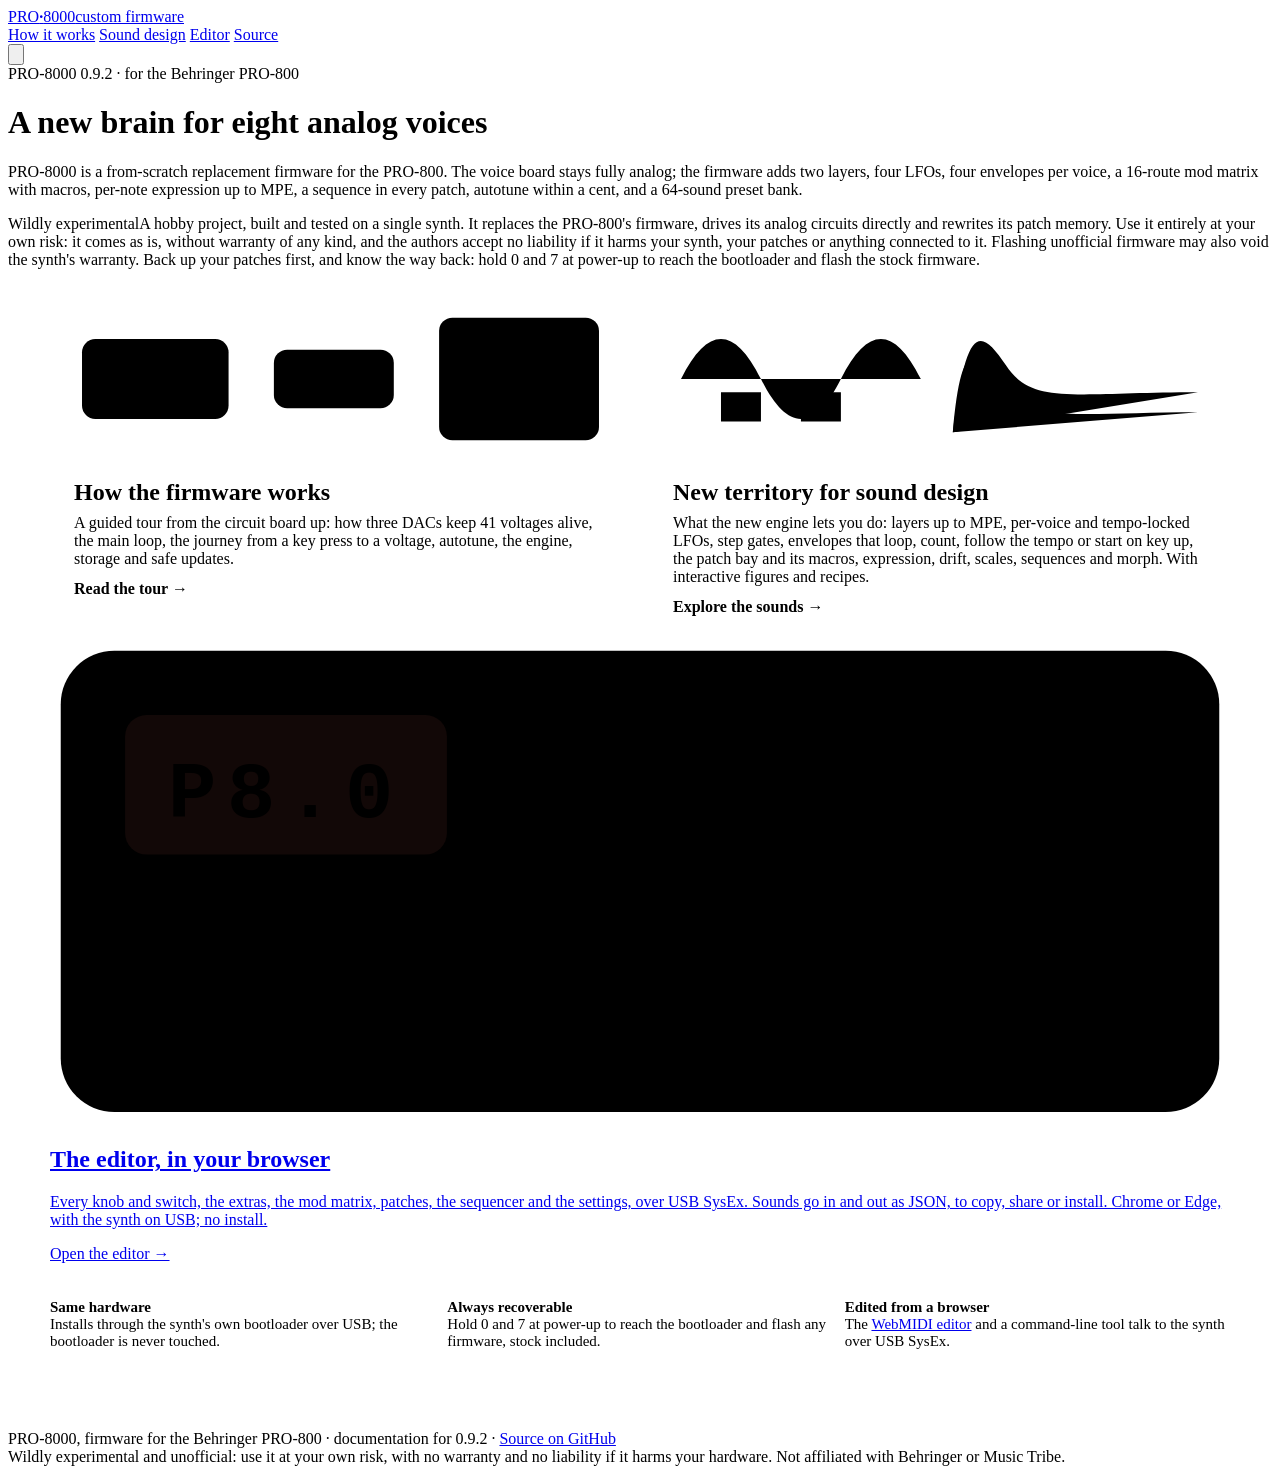
==== docs/index.html @ 23a2dbc3 "0.9.2: the version; the guides, manual and README name it VERSION 0.9.2: the oscillator tuning modes" ====
<!doctype html>
<html lang="en">
<head>
<meta charset="utf-8">
<meta name="viewport" content="width=device-width, initial-scale=1">
<title>PRO-8000 · Firmware for the Behringer PRO-800</title>
<meta name="description" content="Documentation for PRO-8000, a custom firmware for the Behringer PRO-800: how it works, and the sound design it opens up.">
<link rel="icon" href="data:image/svg+xml,%3Csvg xmlns='http://www.w3.org/2000/svg' viewBox='0 0 32 32'%3E%3Crect width='32' height='32' rx='7' fill='%23160705'/%3E%3Cpath d='M5 21 L11 11 L16 21 L21 11 L27 21' fill='none' stroke='%23ff5b3d' stroke-width='3' stroke-linejoin='round'/%3E%3C/svg%3E">
<!--STYLE-->
<style>
  .home { max-width: 1180px; margin: 0 auto; padding: 8px 24px 80px; }
  .docs { display: grid; grid-template-columns: repeat(auto-fit, minmax(min(100%, 380px), 1fr)); gap: 18px; }
  .doc {
    display: block; text-decoration: none; color: var(--ink); background: var(--surface); border: 1px solid var(--line);
    border-radius: 18px; padding: 22px 24px 24px; box-shadow: var(--shadow); transition: transform .15s ease, border-color .15s ease;
  }
  .doc:hover { transform: translateY(-2px); border-color: var(--accent); }
  .doc svg { width: 100%; height: auto; display: block; margin-bottom: 16px; }
  .doc h2 { font-size: 1.5rem; margin-bottom: 8px; }
  .doc p { color: var(--ink-2); margin: 0 0 12px; }
  .doc .go { color: var(--accent); font-weight: 650; }
  .facts { display: grid; grid-template-columns: repeat(auto-fit, minmax(200px, 1fr)); gap: 12px; margin-top: 36px; font-size: 15px; color: var(--ink-2); }
  .facts b { color: var(--ink); display: block; }
  @media (max-width: 560px) { .home { padding: 8px 16px 64px; } }
</style>
<!--COMMON-->
</head>
<body>
<header class="topbar">
  <a class="brand" href="index.html"><span class="logo">PRO<b>·</b>8000</span><span class="sub">custom firmware</span></a>
  <nav>
    <a href="how-it-works.html">How it works</a>
    <a href="sound-design.html">Sound design</a>
    <a href="editor/">Editor</a>
    <a href="https://github.com/klaine/pro-8000">Source</a>
  </nav>
  <button class="theme-btn" type="button" aria-label="Switch light or dark theme"><svg viewBox="0 0 24 24" fill="none" stroke="currentColor" stroke-width="2" stroke-linecap="round"><circle cx="12" cy="12" r="4.5"/><path d="M12 2v2M12 20v2M2 12h2M20 12h2M4.9 4.9l1.4 1.4M17.7 17.7l1.4 1.4M4.9 19.1l1.4-1.4M17.7 6.3l1.4-1.4"/></svg></button>
</header>

<div class="hero">
  <div class="kicker">PRO-8000 0.9.2 · for the Behringer PRO-800</div>
  <h1>A new brain for eight analog voices</h1>
  <p class="lede">PRO-8000 is a from-scratch replacement firmware for the PRO-800. The voice board stays fully analog; the firmware adds two layers, four LFOs, four envelopes per voice, a 16-route mod matrix with macros, per-note expression up to MPE, a sequence in every patch, autotune within a cent, and a 64-sound preset bank.</p>
  <div class="callout" id="experimental"><span class="label">Wildly experimental</span>A hobby project, built and tested on a single synth. It replaces the PRO-800's firmware, drives its analog circuits directly and rewrites its patch memory. Use it entirely at your own risk: it comes as is, without warranty of any kind, and the authors accept no liability if it harms your synth, your patches or anything connected to it. Flashing unofficial firmware may also void the synth's warranty. Back up your patches first, and know the way back: hold 0 and 7 at power-up to reach the bootloader and flash the stock firmware.</div>
</div>

<main class="home">
  <div class="docs">
    <a class="doc" href="how-it-works.html">
      <svg viewBox="0 0 400 120" aria-hidden="true">
        <rect class="box-dig" x="6" y="30" width="110" height="60" rx="10"/><text x="61" y="65" class="t-b" text-anchor="middle">brain</text>
        <path class="ln-dig" d="M116 60 H148"/>
        <rect class="box-sh" x="150" y="38" width="90" height="44" rx="10"/><text x="195" y="65" class="t-sm" text-anchor="middle">DAC + S&amp;H</text>
        <path class="ln-ana thick" d="M240 60 H272"/>
        <rect class="box-ana" x="274" y="14" width="120" height="92" rx="10"/>
        <g class="f-ana"><rect x="290" y="30" width="88" height="8" rx="2" opacity=".5"/><rect x="290" y="44" width="88" height="8" rx="2" opacity=".5"/><rect x="290" y="58" width="88" height="8" rx="2" opacity=".5"/><rect x="290" y="72" width="88" height="8" rx="2" opacity=".5"/></g>
        <text x="334" y="98" class="t-xs" text-anchor="middle">8 analog voices</text>
      </svg>
      <h2>How the firmware works</h2>
      <p>A guided tour from the circuit board up: how three DACs keep 41 voltages alive, the main loop, the journey from a key press to a voltage, autotune, the engine, storage and safe updates.</p>
      <span class="go">Read the tour →</span>
    </a>
    <a class="doc" href="sound-design.html">
      <svg viewBox="0 0 400 120" aria-hidden="true">
        <path class="curve" d="M6 60 C26 20 46 20 66 60 S106 100 126 60 S166 20 186 60"/>
        <path class="curve-mod" d="M6 92 L36 92 L36 70 L66 70 L66 92 L96 92 L96 70 L126 70 L126 92 L186 92"/>
        <path class="curve-ana" d="M210 100 C220 20 230 20 250 50 C270 80 300 70 394 70"/>
        <path class="curve-dig" d="M210 100 C215 40 225 30 240 60 C260 95 300 85 394 85"/>
      </svg>
      <h2>New territory for sound design</h2>
      <p>What the new engine lets you do: layers up to MPE, per-voice and tempo-locked LFOs, step gates, envelopes that loop, count, follow the tempo or start on key up, the patch bay and its macros, expression, drift, scales, sequences and morph. With interactive figures and recipes.</p>
      <span class="go">Explore the sounds →</span>
    </a>
  </div>
  <a class="launch" href="editor/">
    <svg viewBox="0 0 220 90" aria-hidden="true">
      <rect x="2" y="2" width="216" height="86" rx="10" fill="var(--surface-3)" stroke="var(--line)"/>
      <rect x="14" y="14" width="60" height="26" rx="4" fill="#120807"/>
      <text x="44" y="33" font-family="ui-monospace, Menlo, monospace" font-size="15" font-weight="700" fill="var(--accent)" text-anchor="middle" letter-spacing="2">P8.0</text>
      <g fill="none" stroke="var(--ink)" stroke-width="2">
        <circle cx="100" cy="27" r="10"/><circle cx="134" cy="27" r="10"/><circle cx="168" cy="27" r="10"/><circle cx="202" cy="27" r="10"/>
        <circle cx="100" cy="64" r="10"/><circle cx="134" cy="64" r="10"/><circle cx="168" cy="64" r="10"/><circle cx="202" cy="64" r="10"/>
      </g>
      <g stroke="var(--accent)" stroke-width="2.4" stroke-linecap="round">
        <path d="M100 27 L94 19"/><path d="M134 27 L136 17"/><path d="M168 27 L176 21"/><path d="M202 27 L198 18"/>
        <path d="M100 64 L104 55"/><path d="M134 64 L126 60"/><path d="M168 64 L172 55"/><path d="M202 64 L209 70"/>
      </g>
      <g fill="var(--accent)"><rect x="14" y="54" width="12" height="20" rx="2" opacity=".9"/><rect x="30" y="54" width="12" height="20" rx="2" opacity=".35"/><rect x="46" y="54" width="12" height="20" rx="2" opacity=".9"/><rect x="62" y="54" width="12" height="20" rx="2" opacity=".35"/></g>
    </svg>
    <div>
      <h2>The editor, in your browser</h2>
      <p>Every knob and switch, the extras, the mod matrix, patches, the sequencer and the settings, over USB SysEx. Sounds go in and out as JSON, to copy, share or install. Chrome or Edge, with the synth on USB; no install.</p>
    </div>
    <span class="go">Open the editor →</span>
  </a>
  <div class="facts">
    <div><b>Same hardware</b>Installs through the synth's own bootloader over USB; the bootloader is never touched.</div>
    <div><b>Always recoverable</b>Hold 0 and 7 at power-up to reach the bootloader and flash any firmware, stock included.</div>
    <div><b>Edited from a browser</b>The <a href="editor/">WebMIDI editor</a> and a command-line tool talk to the synth over USB SysEx.</div>
  </div>
</main>

<footer class="site">PRO-8000, firmware for the Behringer PRO-800 · documentation for 0.9.2 · <a href="https://github.com/klaine/pro-8000">Source on GitHub</a><br>Wildly experimental and unofficial: use it at your own risk, with no warranty and no liability if it harms your hardware. Not affiliated with Behringer or Music Tribe.</footer>
</body>
</html>
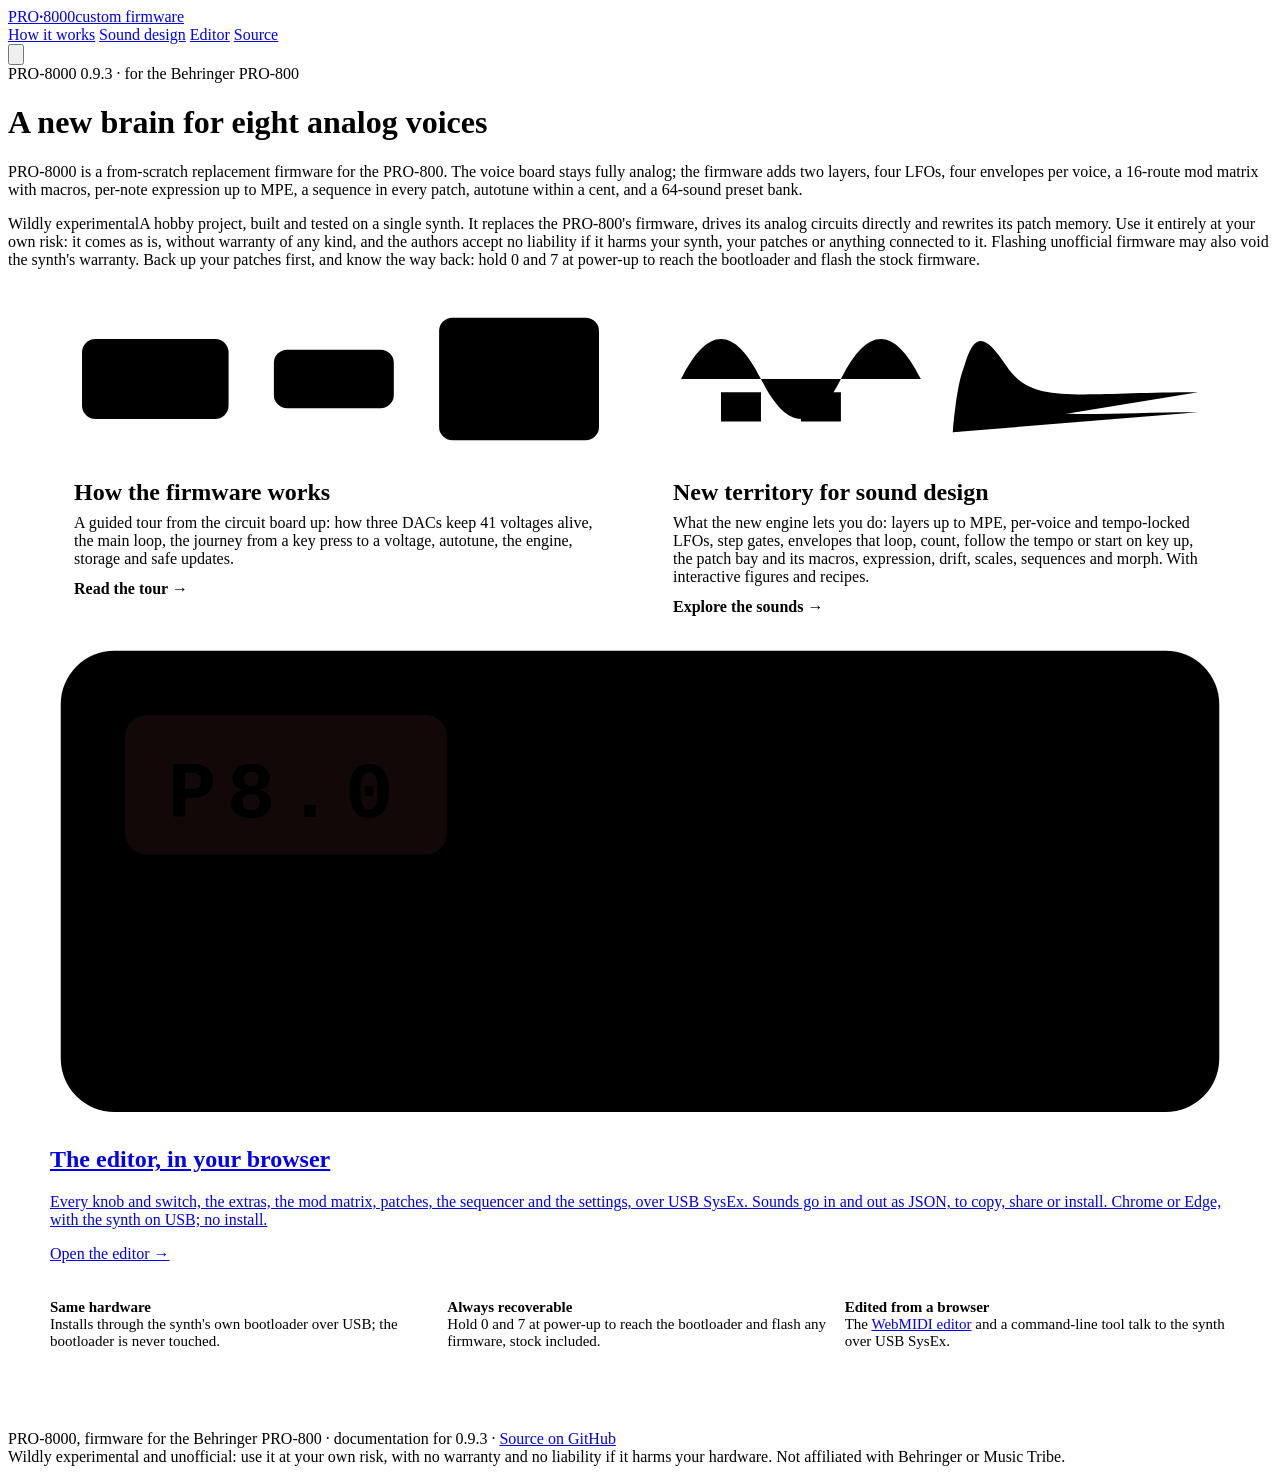
==== commit fdc4f317: "0.9.3: the version; the guides, manual and README name it VERSION 0.9.3: layer links and both-layer " ====
--- a/docs/index.html
+++ b/docs/index.html
@@ -38,7 +38,7 @@
 </header>
 
 <div class="hero">
-  <div class="kicker">PRO-8000 0.9.2 · for the Behringer PRO-800</div>
+  <div class="kicker">PRO-8000 0.9.3 · for the Behringer PRO-800</div>
   <h1>A new brain for eight analog voices</h1>
   <p class="lede">PRO-8000 is a from-scratch replacement firmware for the PRO-800. The voice board stays fully analog; the firmware adds two layers, four LFOs, four envelopes per voice, a 16-route mod matrix with macros, per-note expression up to MPE, a sequence in every patch, autotune within a cent, and a 64-sound preset bank.</p>
   <div class="callout" id="experimental"><span class="label">Wildly experimental</span>A hobby project, built and tested on a single synth. It replaces the PRO-800's firmware, drives its analog circuits directly and rewrites its patch memory. Use it entirely at your own risk: it comes as is, without warranty of any kind, and the authors accept no liability if it harms your synth, your patches or anything connected to it. Flashing unofficial firmware may also void the synth's warranty. Back up your patches first, and know the way back: hold 0 and 7 at power-up to reach the bootloader and flash the stock firmware.</div>
@@ -100,6 +100,6 @@
   </div>
 </main>
 
-<footer class="site">PRO-8000, firmware for the Behringer PRO-800 · documentation for 0.9.2 · <a href="https://github.com/klaine/pro-8000">Source on GitHub</a><br>Wildly experimental and unofficial: use it at your own risk, with no warranty and no liability if it harms your hardware. Not affiliated with Behringer or Music Tribe.</footer>
+<footer class="site">PRO-8000, firmware for the Behringer PRO-800 · documentation for 0.9.3 · <a href="https://github.com/klaine/pro-8000">Source on GitHub</a><br>Wildly experimental and unofficial: use it at your own risk, with no warranty and no liability if it harms your hardware. Not affiliated with Behringer or Music Tribe.</footer>
 </body>
 </html>
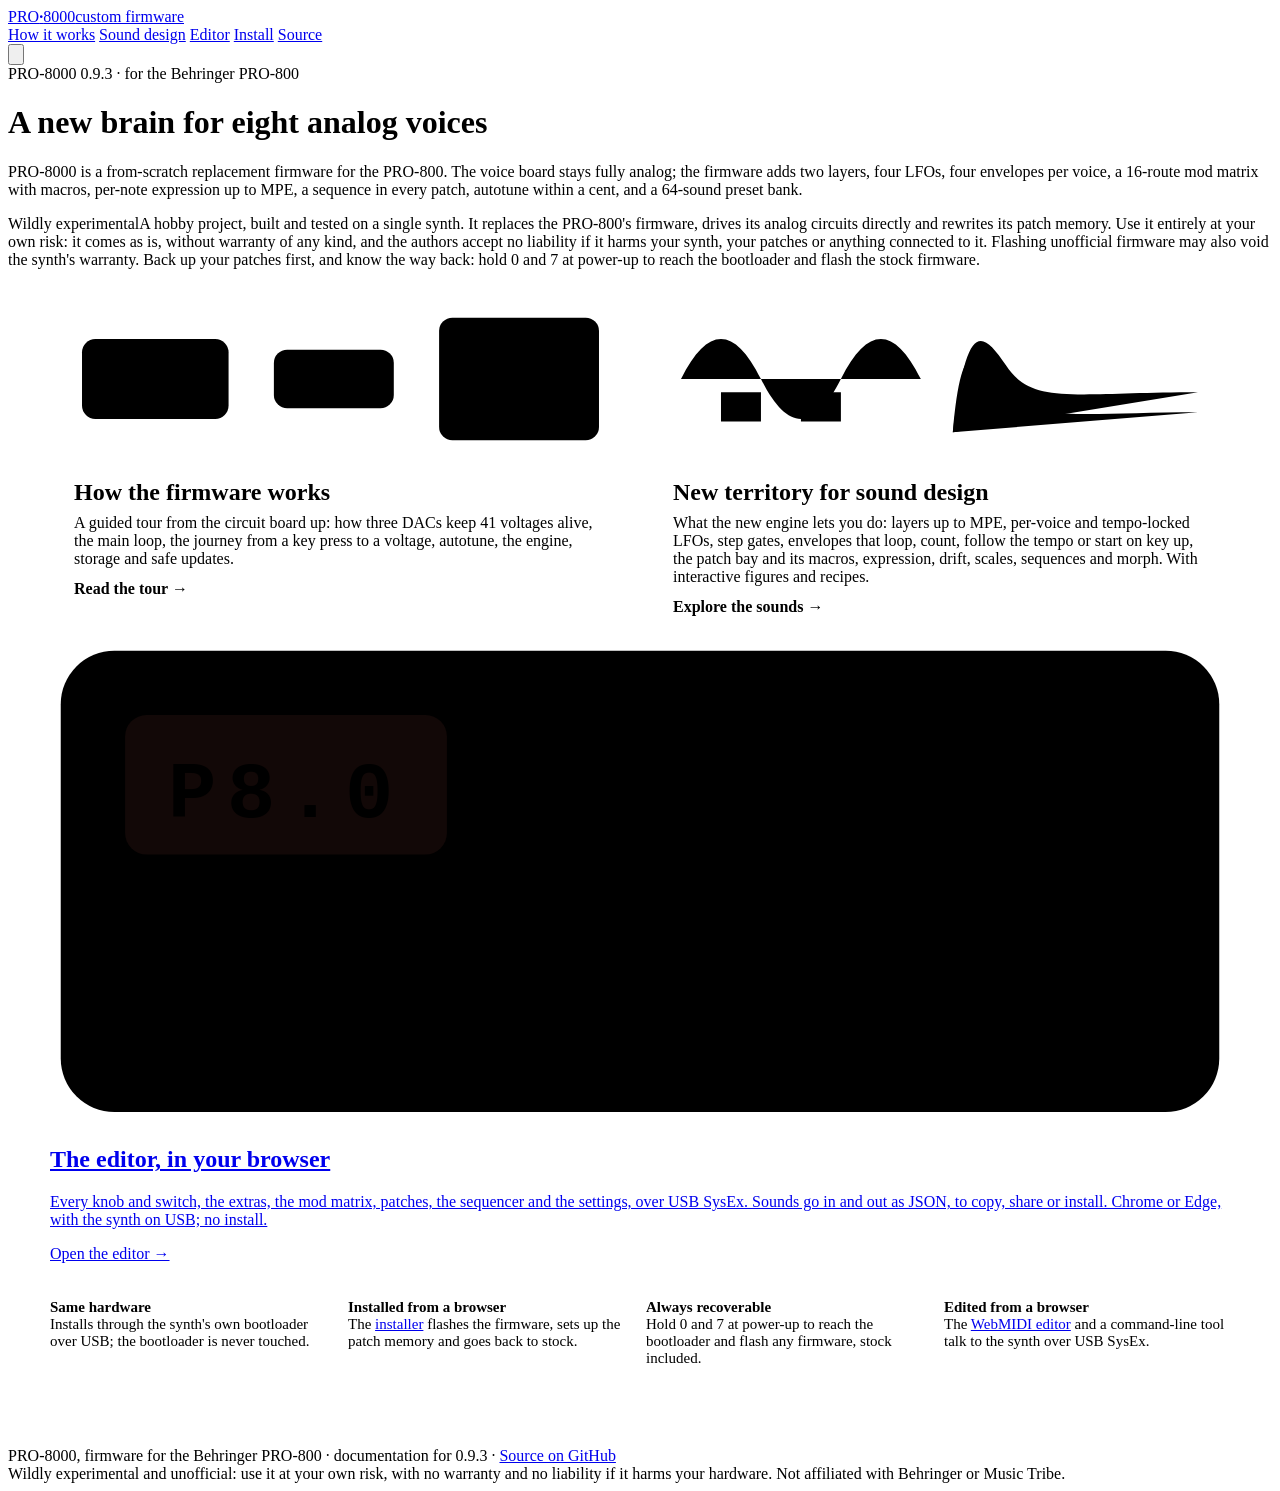
==== commit 459ffda9: "Web installer: flash the release, set up the memory, go back to stock tools/web/install.html install" ====
--- a/docs/index.html
+++ b/docs/index.html
@@ -32,6 +32,7 @@
     <a href="how-it-works.html">How it works</a>
     <a href="sound-design.html">Sound design</a>
     <a href="editor/">Editor</a>
+    <a href="editor/install.html">Install</a>
     <a href="https://github.com/klaine/pro-8000">Source</a>
   </nav>
   <button class="theme-btn" type="button" aria-label="Switch light or dark theme"><svg viewBox="0 0 24 24" fill="none" stroke="currentColor" stroke-width="2" stroke-linecap="round"><circle cx="12" cy="12" r="4.5"/><path d="M12 2v2M12 20v2M2 12h2M20 12h2M4.9 4.9l1.4 1.4M17.7 17.7l1.4 1.4M4.9 19.1l1.4-1.4M17.7 6.3l1.4-1.4"/></svg></button>
@@ -95,6 +96,7 @@
   </a>
   <div class="facts">
     <div><b>Same hardware</b>Installs through the synth's own bootloader over USB; the bootloader is never touched.</div>
+    <div><b>Installed from a browser</b>The <a href="editor/install.html">installer</a> flashes the firmware, sets up the patch memory and goes back to stock.</div>
     <div><b>Always recoverable</b>Hold 0 and 7 at power-up to reach the bootloader and flash any firmware, stock included.</div>
     <div><b>Edited from a browser</b>The <a href="editor/">WebMIDI editor</a> and a command-line tool talk to the synth over USB SysEx.</div>
   </div>
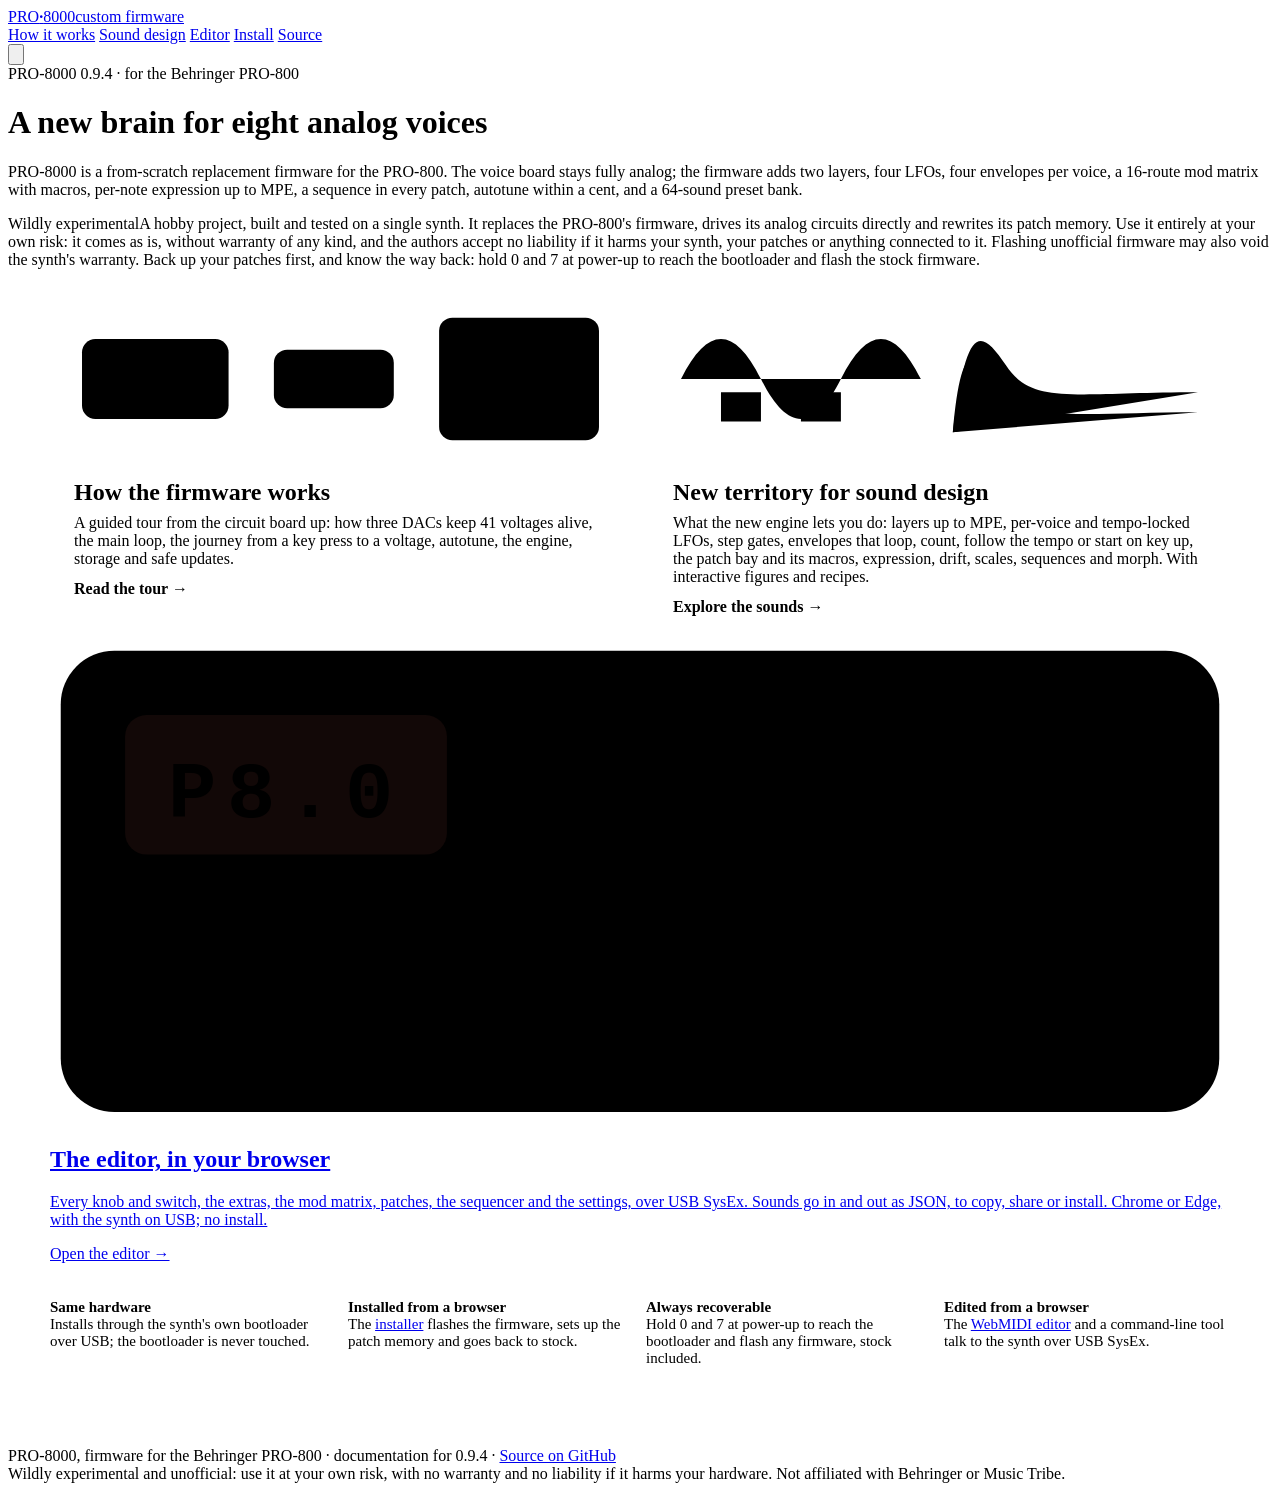
==== commit eb1b0146: "0.9.4: boot on the last patch, faster VALUE, CCs on the display, restoring a backup Firmware: - Boot" ====
--- a/docs/index.html
+++ b/docs/index.html
@@ -39,7 +39,7 @@
 </header>
 
 <div class="hero">
-  <div class="kicker">PRO-8000 0.9.3 · for the Behringer PRO-800</div>
+  <div class="kicker">PRO-8000 0.9.4 · for the Behringer PRO-800</div>
   <h1>A new brain for eight analog voices</h1>
   <p class="lede">PRO-8000 is a from-scratch replacement firmware for the PRO-800. The voice board stays fully analog; the firmware adds two layers, four LFOs, four envelopes per voice, a 16-route mod matrix with macros, per-note expression up to MPE, a sequence in every patch, autotune within a cent, and a 64-sound preset bank.</p>
   <div class="callout" id="experimental"><span class="label">Wildly experimental</span>A hobby project, built and tested on a single synth. It replaces the PRO-800's firmware, drives its analog circuits directly and rewrites its patch memory. Use it entirely at your own risk: it comes as is, without warranty of any kind, and the authors accept no liability if it harms your synth, your patches or anything connected to it. Flashing unofficial firmware may also void the synth's warranty. Back up your patches first, and know the way back: hold 0 and 7 at power-up to reach the bootloader and flash the stock firmware.</div>
@@ -102,6 +102,6 @@
   </div>
 </main>
 
-<footer class="site">PRO-8000, firmware for the Behringer PRO-800 · documentation for 0.9.3 · <a href="https://github.com/klaine/pro-8000">Source on GitHub</a><br>Wildly experimental and unofficial: use it at your own risk, with no warranty and no liability if it harms your hardware. Not affiliated with Behringer or Music Tribe.</footer>
+<footer class="site">PRO-8000, firmware for the Behringer PRO-800 · documentation for 0.9.4 · <a href="https://github.com/klaine/pro-8000">Source on GitHub</a><br>Wildly experimental and unofficial: use it at your own risk, with no warranty and no liability if it harms your hardware. Not affiliated with Behringer or Music Tribe.</footer>
 </body>
 </html>
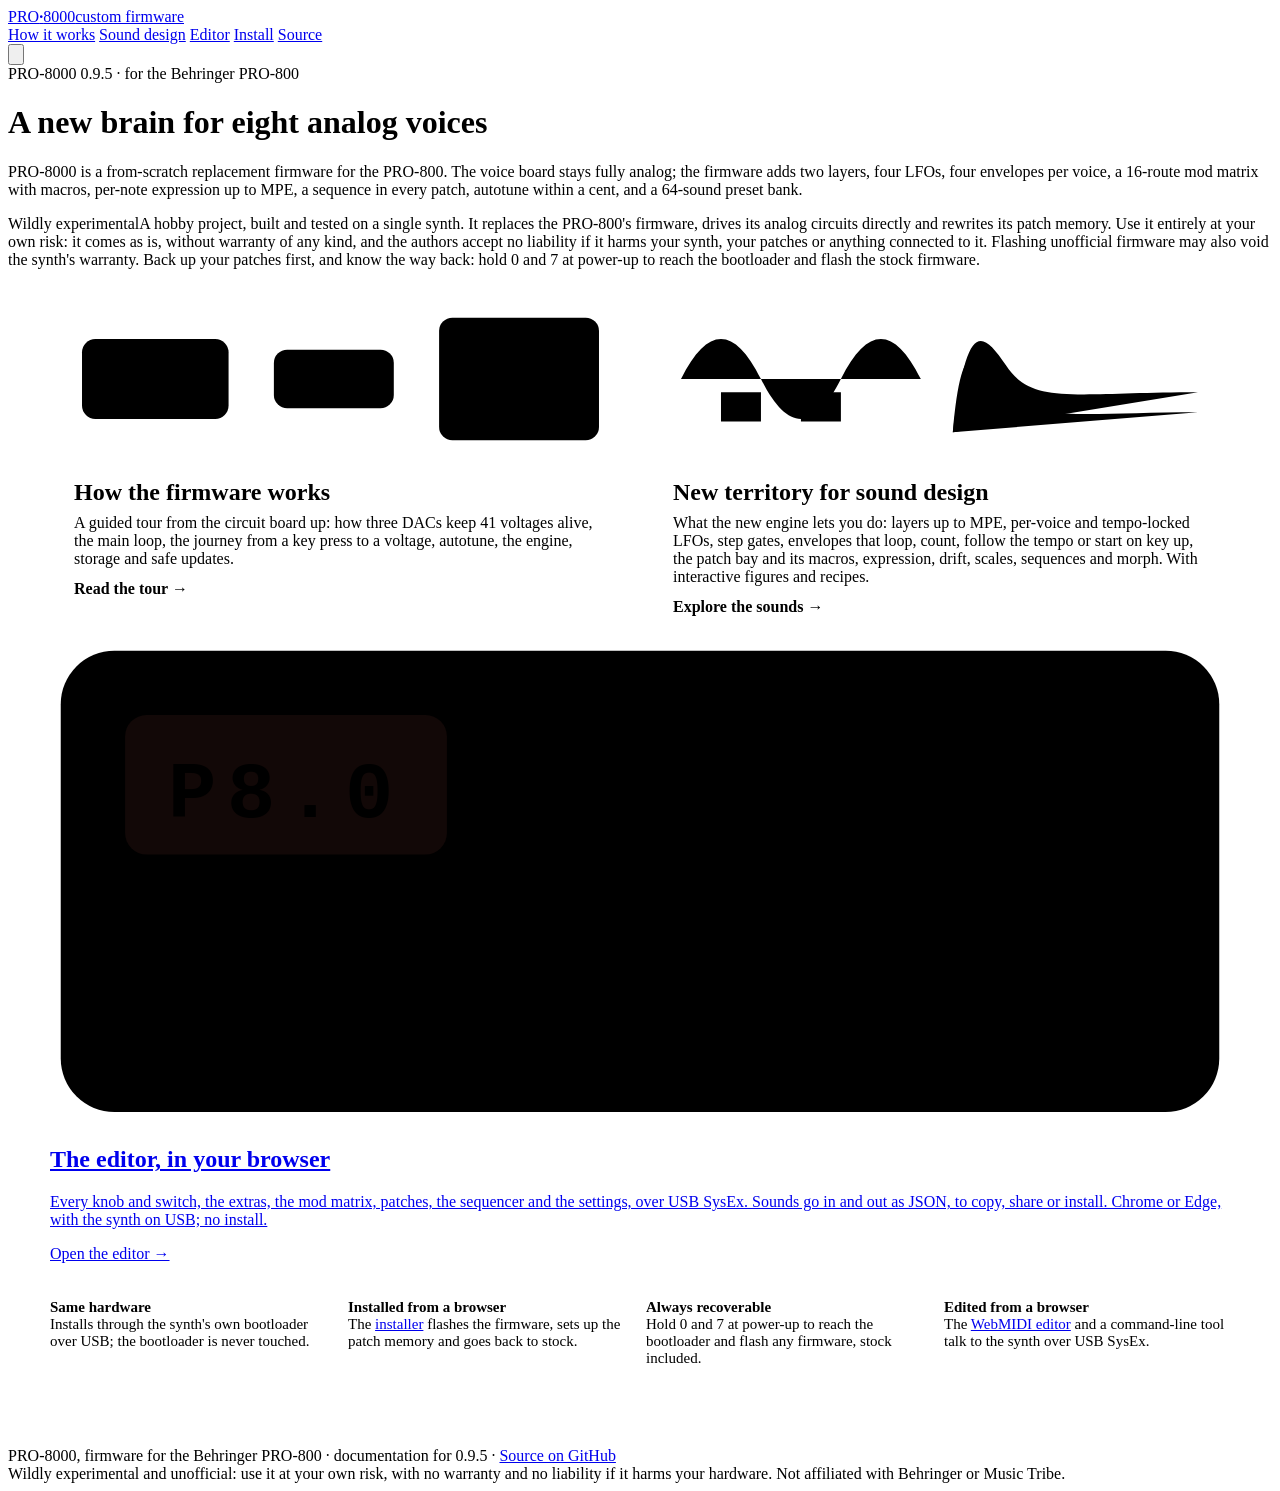
==== commit 66ace354: "0.9.5: unison voices, detune to 100 cents, retriggers that restart the envelopes Unison voices (issu" ====
--- a/docs/index.html
+++ b/docs/index.html
@@ -39,7 +39,7 @@
 </header>
 
 <div class="hero">
-  <div class="kicker">PRO-8000 0.9.4 · for the Behringer PRO-800</div>
+  <div class="kicker">PRO-8000 0.9.5 · for the Behringer PRO-800</div>
   <h1>A new brain for eight analog voices</h1>
   <p class="lede">PRO-8000 is a from-scratch replacement firmware for the PRO-800. The voice board stays fully analog; the firmware adds two layers, four LFOs, four envelopes per voice, a 16-route mod matrix with macros, per-note expression up to MPE, a sequence in every patch, autotune within a cent, and a 64-sound preset bank.</p>
   <div class="callout" id="experimental"><span class="label">Wildly experimental</span>A hobby project, built and tested on a single synth. It replaces the PRO-800's firmware, drives its analog circuits directly and rewrites its patch memory. Use it entirely at your own risk: it comes as is, without warranty of any kind, and the authors accept no liability if it harms your synth, your patches or anything connected to it. Flashing unofficial firmware may also void the synth's warranty. Back up your patches first, and know the way back: hold 0 and 7 at power-up to reach the bootloader and flash the stock firmware.</div>
@@ -102,6 +102,6 @@
   </div>
 </main>
 
-<footer class="site">PRO-8000, firmware for the Behringer PRO-800 · documentation for 0.9.4 · <a href="https://github.com/klaine/pro-8000">Source on GitHub</a><br>Wildly experimental and unofficial: use it at your own risk, with no warranty and no liability if it harms your hardware. Not affiliated with Behringer or Music Tribe.</footer>
+<footer class="site">PRO-8000, firmware for the Behringer PRO-800 · documentation for 0.9.5 · <a href="https://github.com/klaine/pro-8000">Source on GitHub</a><br>Wildly experimental and unofficial: use it at your own risk, with no warranty and no liability if it harms your hardware. Not affiliated with Behringer or Music Tribe.</footer>
 </body>
 </html>
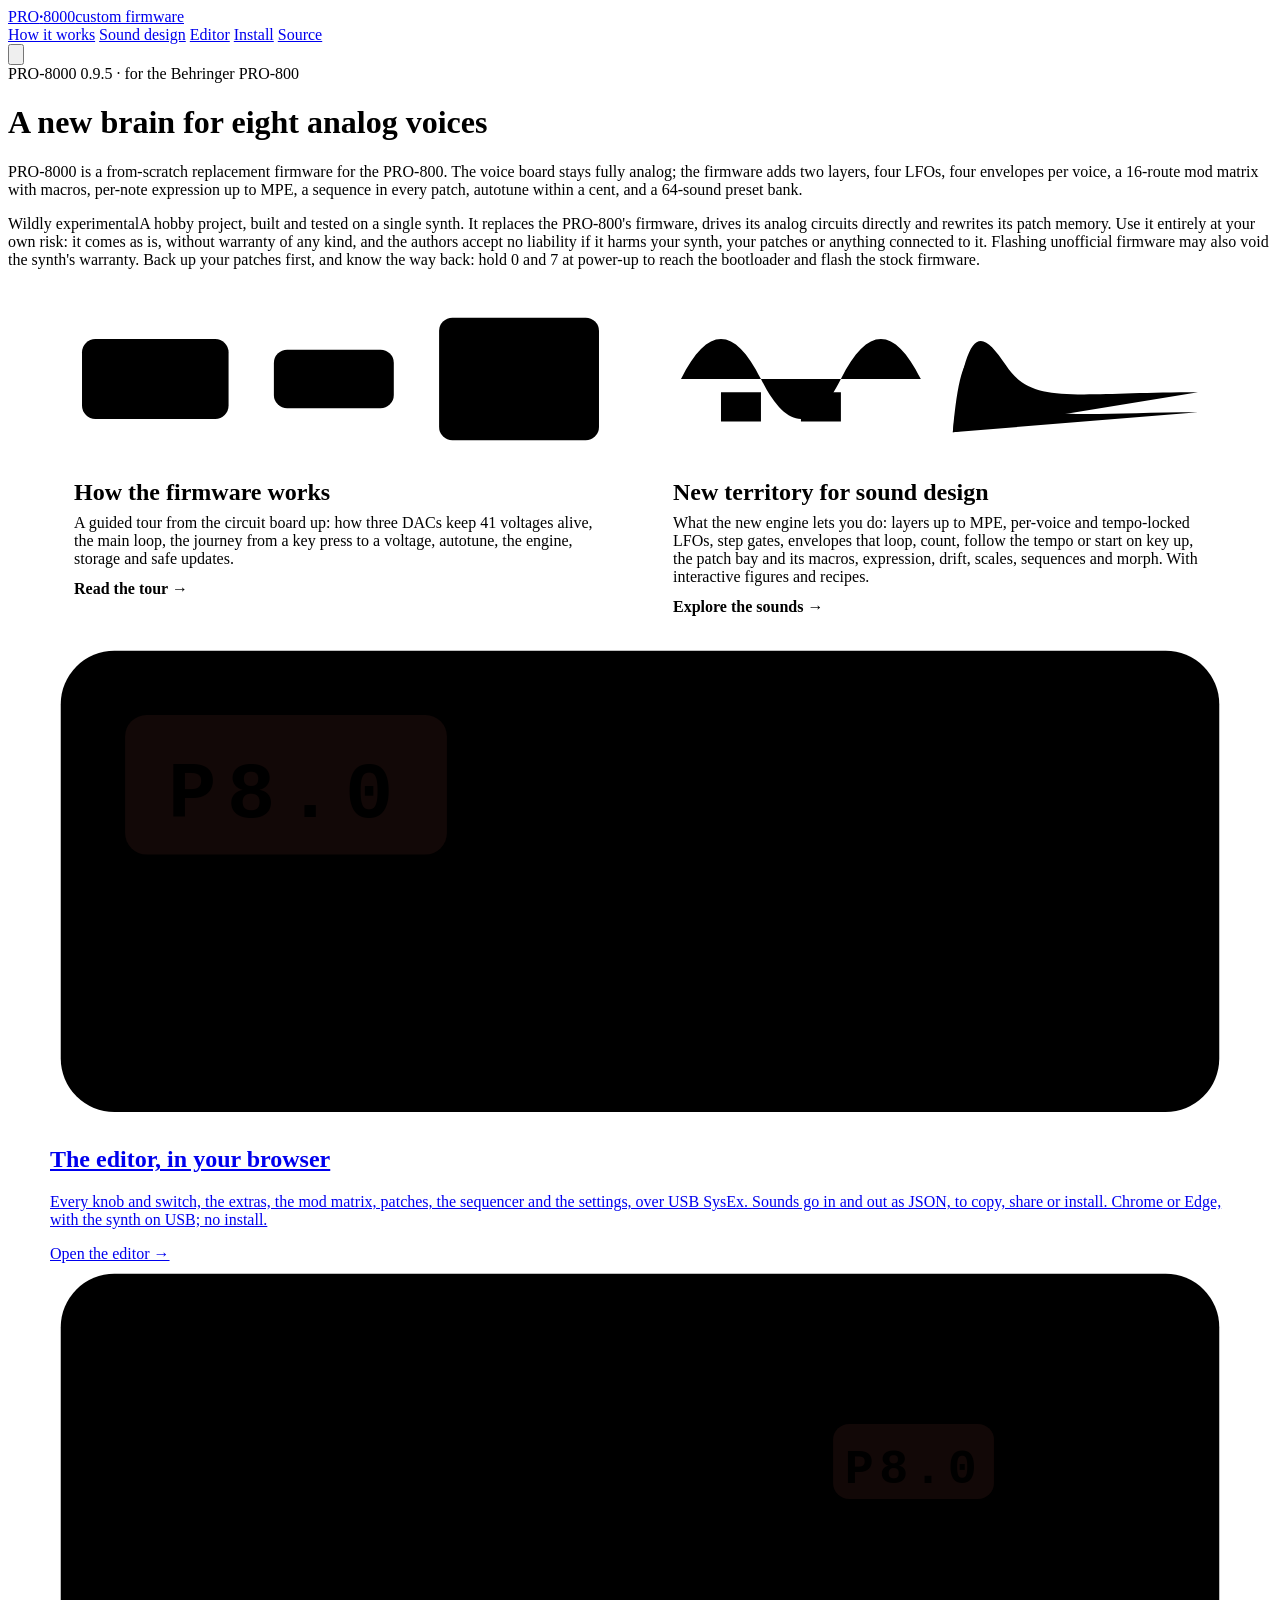
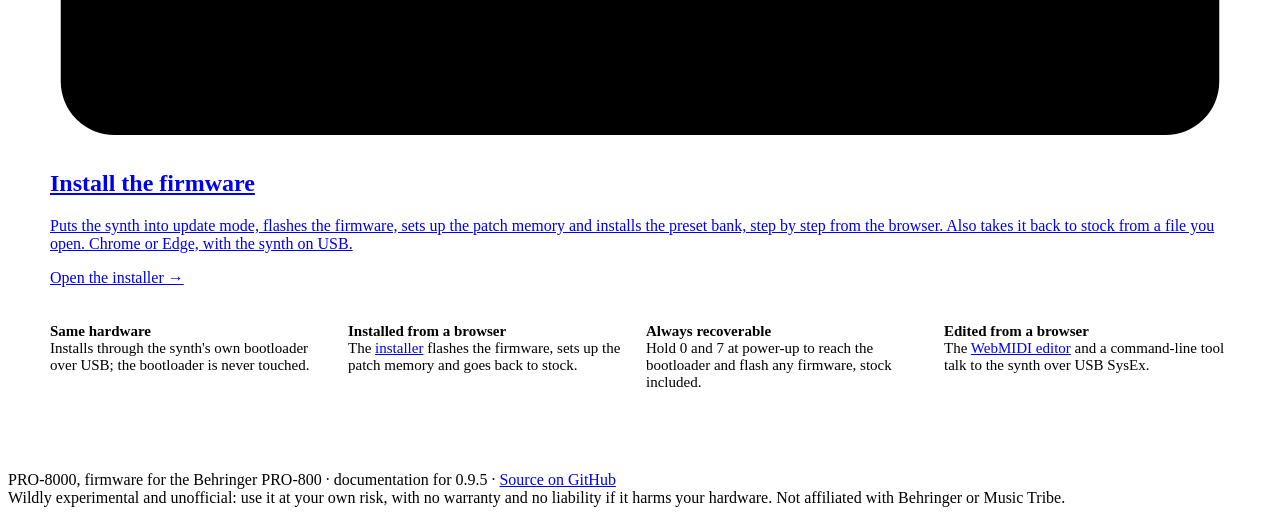
==== commit 898e9bfa: "Shift + VALUE steps ten patches; free tuning in tenths; the installer on the home page Issue 21: wit" ====
--- a/docs/index.html
+++ b/docs/index.html
@@ -94,6 +94,28 @@
     </div>
     <span class="go">Open the editor →</span>
   </a>
+  <a class="launch" href="editor/install.html">
+    <svg viewBox="0 0 220 90" aria-hidden="true">
+      <rect x="2" y="2" width="216" height="86" rx="10" fill="var(--surface-3)" stroke="var(--line)"/>
+      <g fill="none" stroke="var(--ink)" stroke-width="2" stroke-linejoin="round">
+        <path d="M22 18 h34 l14 14 v40 h-48 z"/><path d="M56 18 v14 h14"/>
+      </g>
+      <text x="46" y="60" font-family="ui-monospace, Menlo, monospace" font-size="12" font-weight="700" fill="var(--ink)" text-anchor="middle">.syx</text>
+      <g stroke="var(--accent)" stroke-width="2.6" stroke-linecap="round" stroke-linejoin="round" fill="none">
+        <path d="M86 45 h40"/><path d="M118 36 l9 9 -9 9"/>
+      </g>
+      <rect x="138" y="22" width="68" height="46" rx="6" fill="none" stroke="var(--ink)" stroke-width="2"/>
+      <rect x="146" y="30" width="30" height="14" rx="3" fill="#120807"/>
+      <text x="161" y="41" font-family="ui-monospace, Menlo, monospace" font-size="9" font-weight="700" fill="var(--accent)" text-anchor="middle" letter-spacing="1">P8.0</text>
+      <g fill="var(--accent)"><rect x="146" y="52" width="6" height="10" rx="1" opacity=".9"/><rect x="155" y="52" width="6" height="10" rx="1" opacity=".35"/><rect x="164" y="52" width="6" height="10" rx="1" opacity=".9"/><rect x="173" y="52" width="6" height="10" rx="1" opacity=".35"/><rect x="182" y="52" width="6" height="10" rx="1" opacity=".9"/><rect x="191" y="52" width="6" height="10" rx="1" opacity=".35"/></g>
+      <g fill="none" stroke="var(--ink)" stroke-width="2"><circle cx="190" cy="37" r="6"/></g>
+    </svg>
+    <div>
+      <h2>Install the firmware</h2>
+      <p>Puts the synth into update mode, flashes the firmware, sets up the patch memory and installs the preset bank, step by step from the browser. Also takes it back to stock from a file you open. Chrome or Edge, with the synth on USB.</p>
+    </div>
+    <span class="go">Open the installer →</span>
+  </a>
   <div class="facts">
     <div><b>Same hardware</b>Installs through the synth's own bootloader over USB; the bootloader is never touched.</div>
     <div><b>Installed from a browser</b>The <a href="editor/install.html">installer</a> flashes the firmware, sets up the patch memory and goes back to stock.</div>
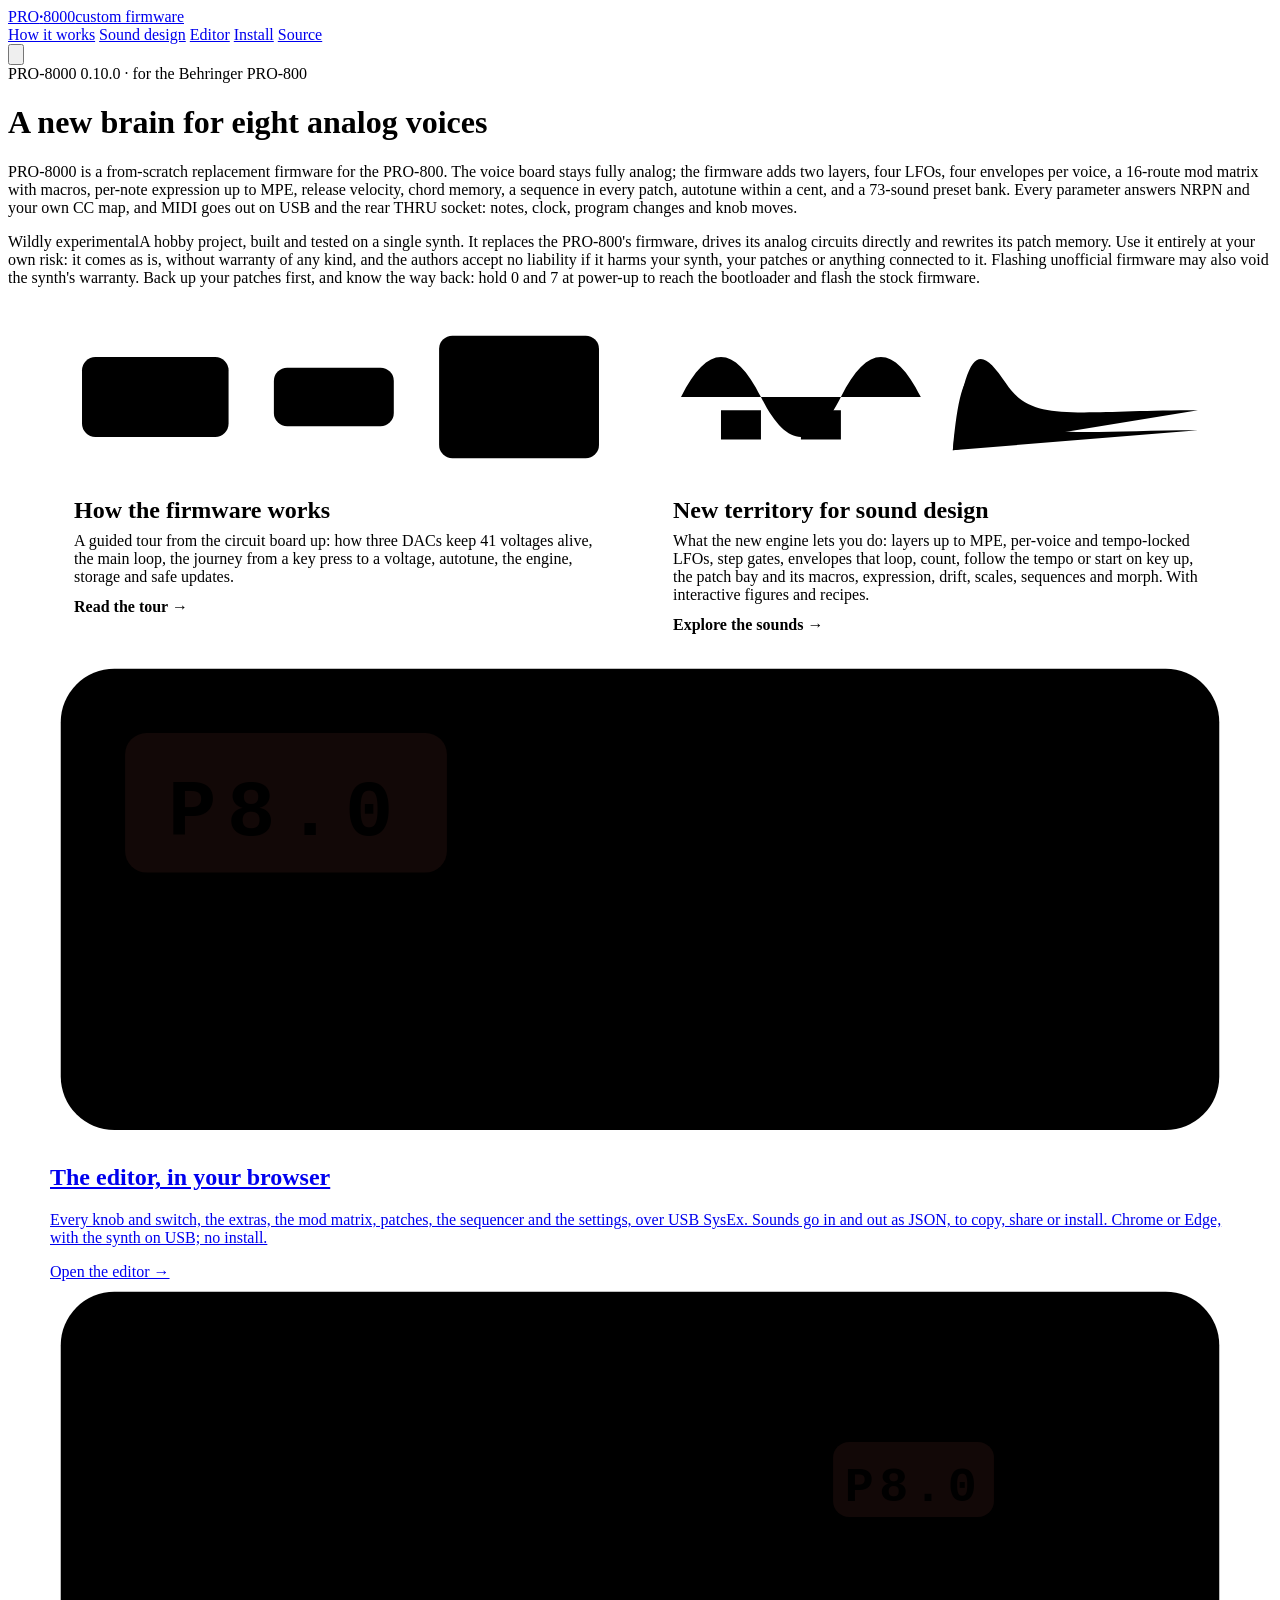
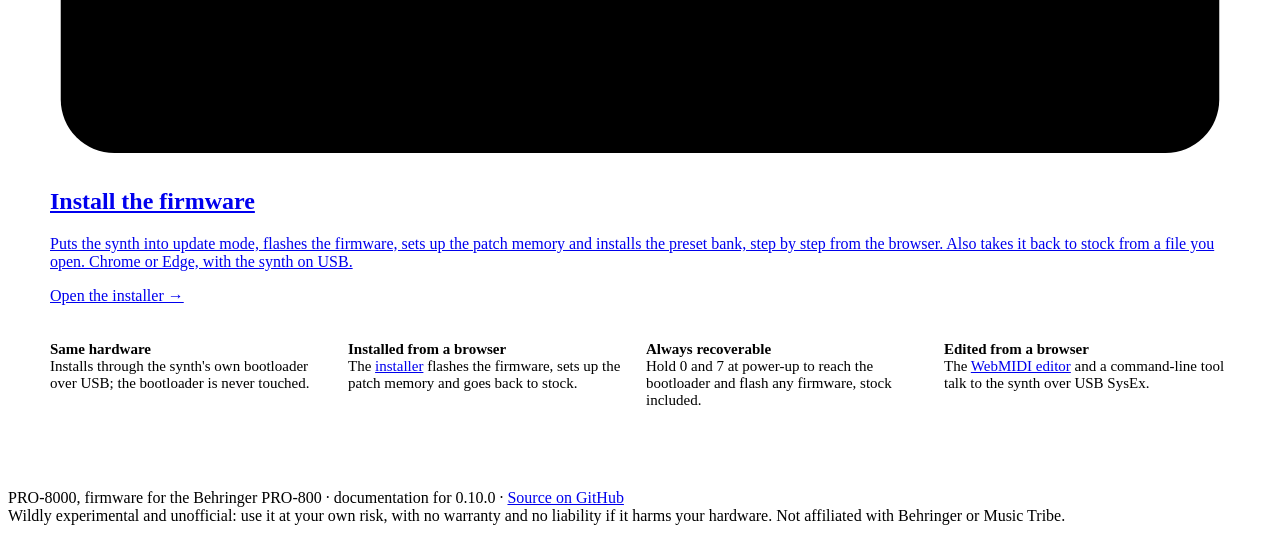
==== commit 154efd67: "Step 13: the guides, README and presets for 0.10.0 The guides at 0.10.0: the record figure and table" ====
--- a/docs/index.html
+++ b/docs/index.html
@@ -39,9 +39,9 @@
 </header>
 
 <div class="hero">
-  <div class="kicker">PRO-8000 0.9.5 · for the Behringer PRO-800</div>
+  <div class="kicker">PRO-8000 0.10.0 · for the Behringer PRO-800</div>
   <h1>A new brain for eight analog voices</h1>
-  <p class="lede">PRO-8000 is a from-scratch replacement firmware for the PRO-800. The voice board stays fully analog; the firmware adds two layers, four LFOs, four envelopes per voice, a 16-route mod matrix with macros, per-note expression up to MPE, a sequence in every patch, autotune within a cent, and a 64-sound preset bank.</p>
+  <p class="lede">PRO-8000 is a from-scratch replacement firmware for the PRO-800. The voice board stays fully analog; the firmware adds two layers, four LFOs, four envelopes per voice, a 16-route mod matrix with macros, per-note expression up to MPE, release velocity, chord memory, a sequence in every patch, autotune within a cent, and a 73-sound preset bank. Every parameter answers NRPN and your own CC map, and MIDI goes out on USB and the rear THRU socket: notes, clock, program changes and knob moves.</p>
   <div class="callout" id="experimental"><span class="label">Wildly experimental</span>A hobby project, built and tested on a single synth. It replaces the PRO-800's firmware, drives its analog circuits directly and rewrites its patch memory. Use it entirely at your own risk: it comes as is, without warranty of any kind, and the authors accept no liability if it harms your synth, your patches or anything connected to it. Flashing unofficial firmware may also void the synth's warranty. Back up your patches first, and know the way back: hold 0 and 7 at power-up to reach the bootloader and flash the stock firmware.</div>
 </div>
 
@@ -124,6 +124,6 @@
   </div>
 </main>
 
-<footer class="site">PRO-8000, firmware for the Behringer PRO-800 · documentation for 0.9.5 · <a href="https://github.com/klaine/pro-8000">Source on GitHub</a><br>Wildly experimental and unofficial: use it at your own risk, with no warranty and no liability if it harms your hardware. Not affiliated with Behringer or Music Tribe.</footer>
+<footer class="site">PRO-8000, firmware for the Behringer PRO-800 · documentation for 0.10.0 · <a href="https://github.com/klaine/pro-8000">Source on GitHub</a><br>Wildly experimental and unofficial: use it at your own risk, with no warranty and no liability if it harms your hardware. Not affiliated with Behringer or Music Tribe.</footer>
 </body>
 </html>
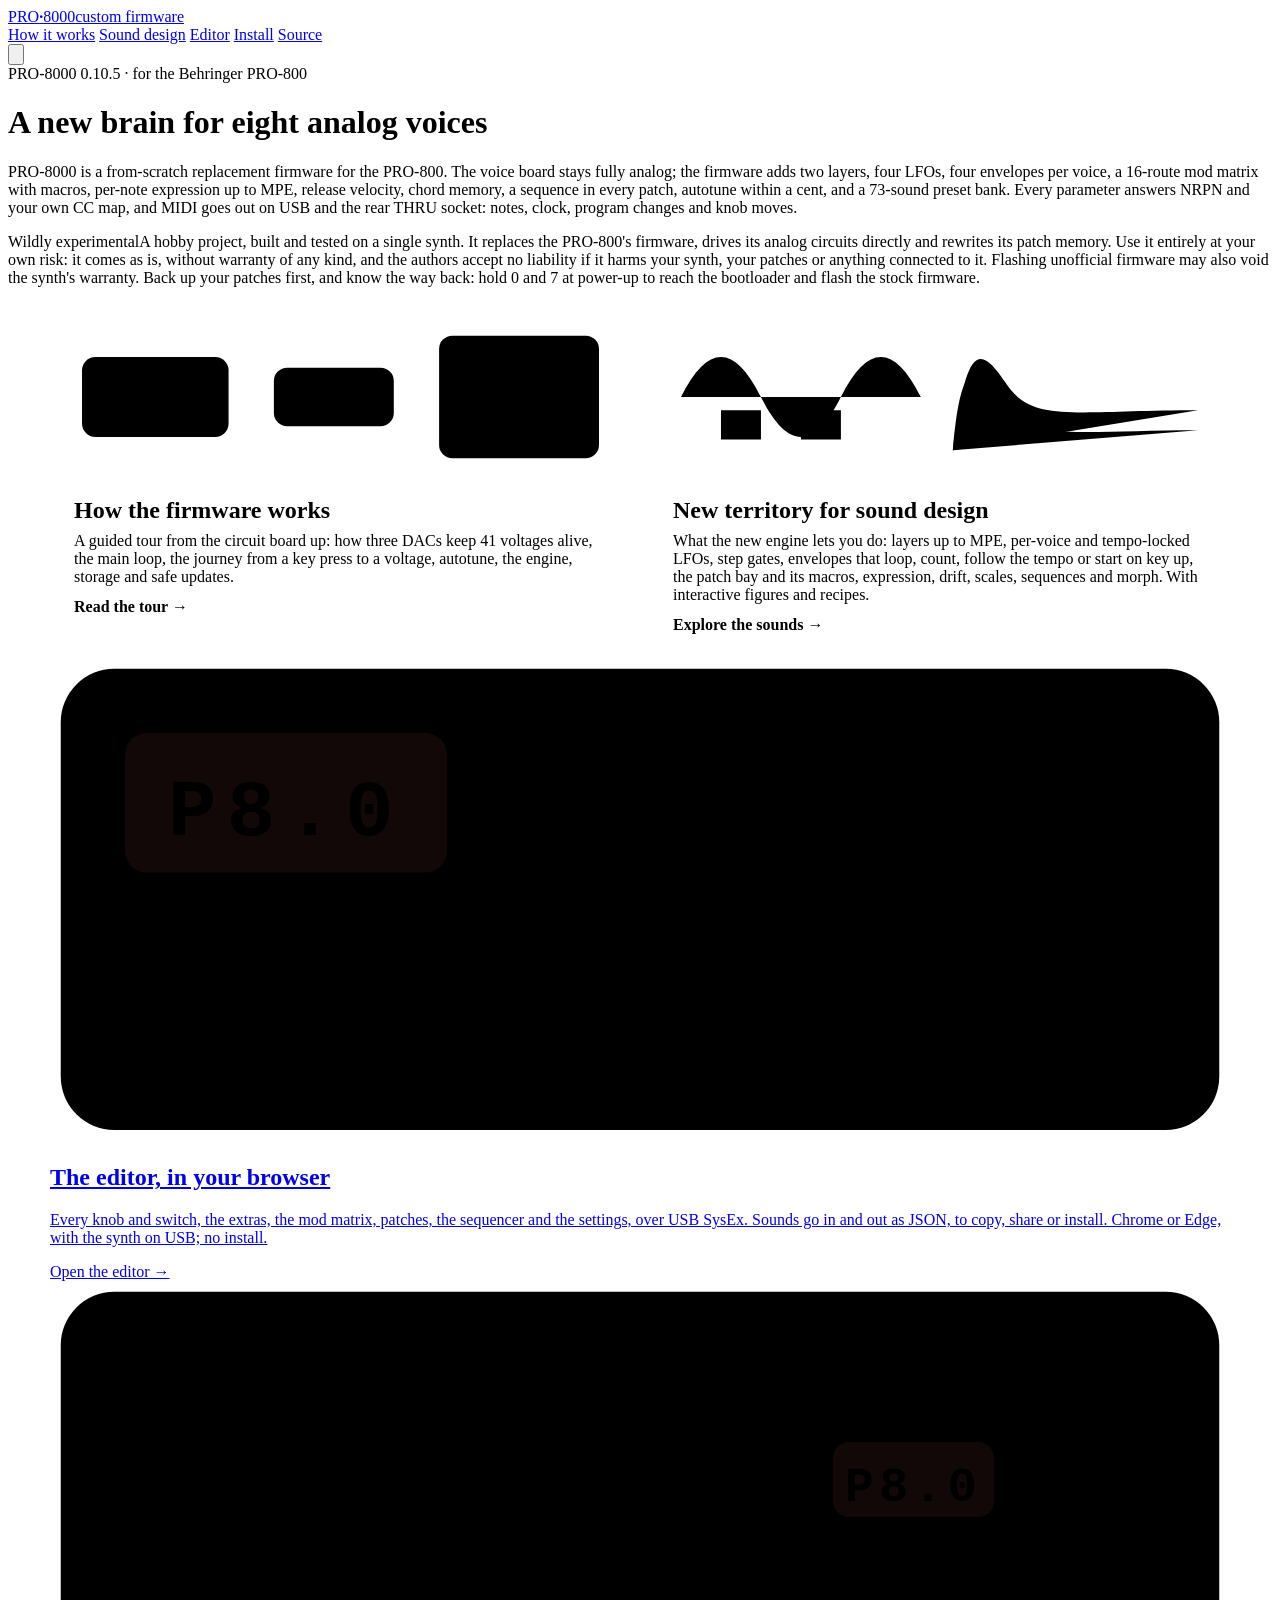
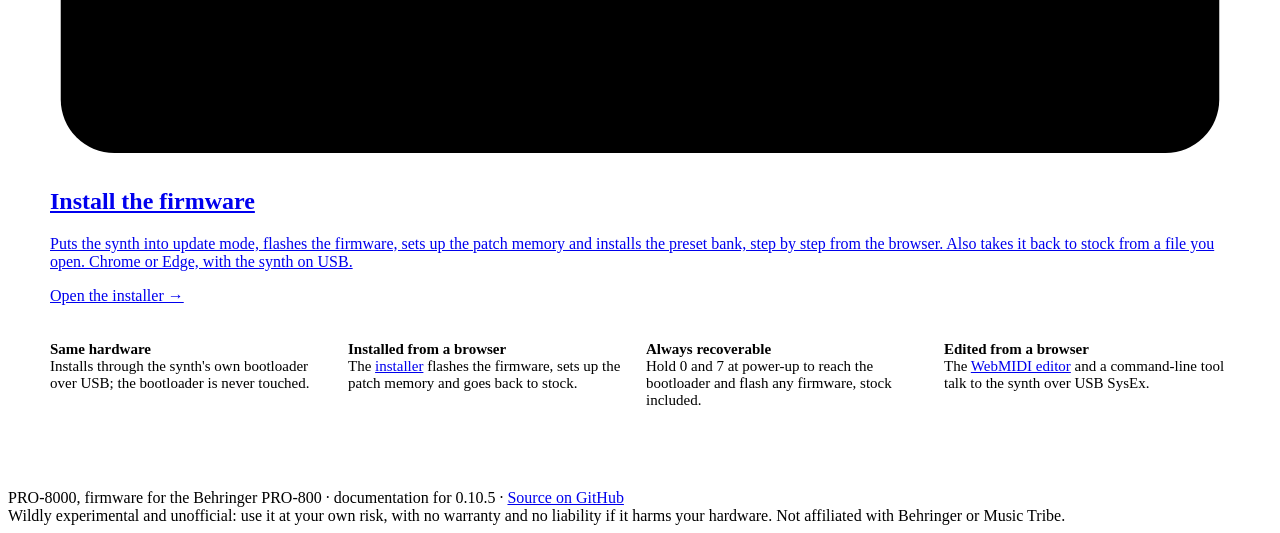
==== commit 58525977: "0.10.5: the version, the docs and the checklist VERSION 0.10.5 (packs as 0:5; build.sh's read-back p" ====
--- a/docs/index.html
+++ b/docs/index.html
@@ -39,7 +39,7 @@
 </header>
 
 <div class="hero">
-  <div class="kicker">PRO-8000 0.10.0 · for the Behringer PRO-800</div>
+  <div class="kicker">PRO-8000 0.10.5 · for the Behringer PRO-800</div>
   <h1>A new brain for eight analog voices</h1>
   <p class="lede">PRO-8000 is a from-scratch replacement firmware for the PRO-800. The voice board stays fully analog; the firmware adds two layers, four LFOs, four envelopes per voice, a 16-route mod matrix with macros, per-note expression up to MPE, release velocity, chord memory, a sequence in every patch, autotune within a cent, and a 73-sound preset bank. Every parameter answers NRPN and your own CC map, and MIDI goes out on USB and the rear THRU socket: notes, clock, program changes and knob moves.</p>
   <div class="callout" id="experimental"><span class="label">Wildly experimental</span>A hobby project, built and tested on a single synth. It replaces the PRO-800's firmware, drives its analog circuits directly and rewrites its patch memory. Use it entirely at your own risk: it comes as is, without warranty of any kind, and the authors accept no liability if it harms your synth, your patches or anything connected to it. Flashing unofficial firmware may also void the synth's warranty. Back up your patches first, and know the way back: hold 0 and 7 at power-up to reach the bootloader and flash the stock firmware.</div>
@@ -124,6 +124,6 @@
   </div>
 </main>
 
-<footer class="site">PRO-8000, firmware for the Behringer PRO-800 · documentation for 0.10.0 · <a href="https://github.com/klaine/pro-8000">Source on GitHub</a><br>Wildly experimental and unofficial: use it at your own risk, with no warranty and no liability if it harms your hardware. Not affiliated with Behringer or Music Tribe.</footer>
+<footer class="site">PRO-8000, firmware for the Behringer PRO-800 · documentation for 0.10.5 · <a href="https://github.com/klaine/pro-8000">Source on GitHub</a><br>Wildly experimental and unofficial: use it at your own risk, with no warranty and no liability if it harms your hardware. Not affiliated with Behringer or Music Tribe.</footer>
 </body>
 </html>
